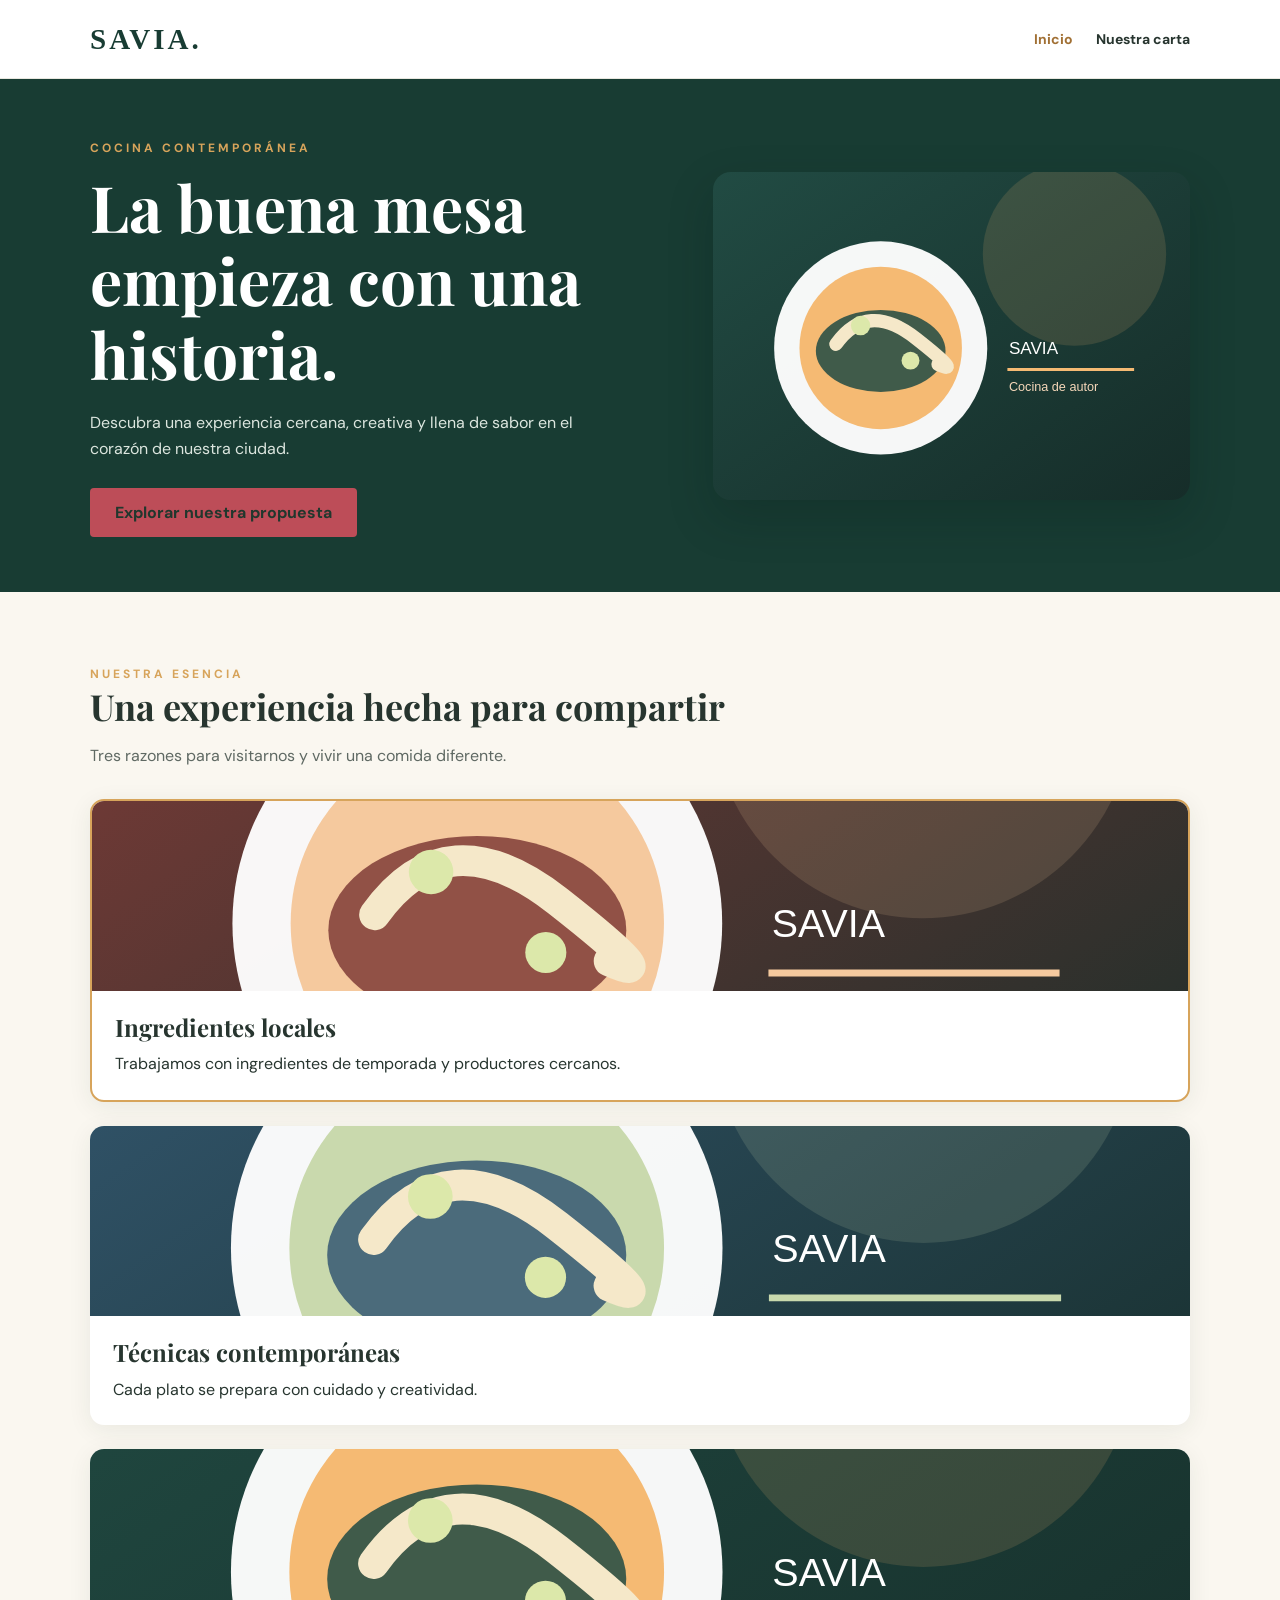
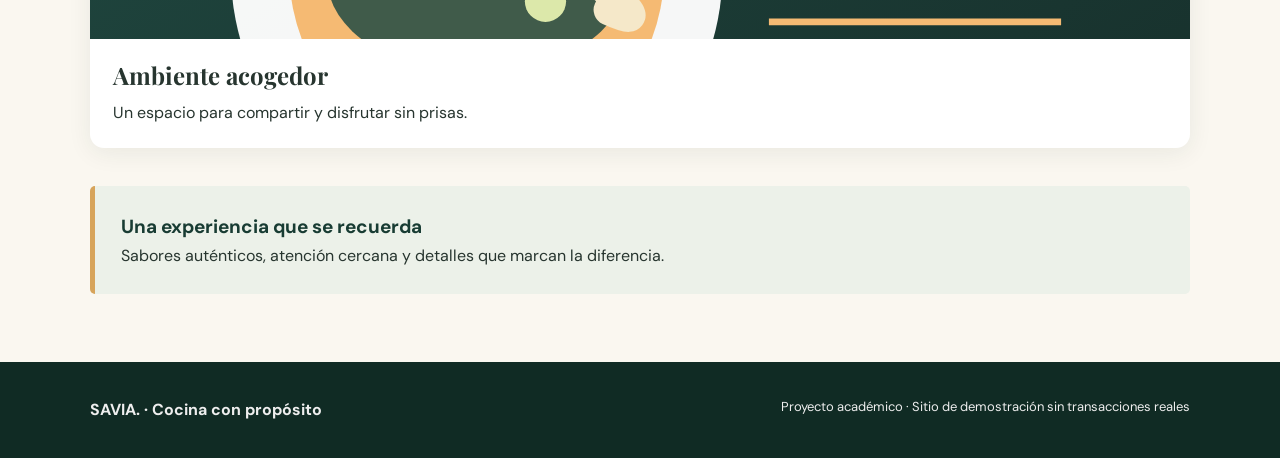
==== index.html @ 9f633ca8 "init repository" ====
<!doctype html>
<html lang="es">
  <head>
    <meta charset="utf-8" />
    <meta content="width=device-width, initial-scale=1.0" name="viewport" />
    <title>SAVIA | Inicio</title>
    <link href="css/styles.css" rel="stylesheet" />
  </head>
  <body>
    <header class="site-header">
      <div class="container nav-inner">
        <a class="logo" href="index.html"> SAVIA. </a>
        <nav aria-label="Navegaci&oacute;n principal" class="nav-links">
          <a aria-current="page" href="index.html"> Inicio </a>
          <a class="nav-contact" href="pages/eventos.html"> Nuestra carta </a>
        </nav>
      </div>
    </header>

    <main>
      <section class="hero">
        <div class="container hero-grid">
          <div>
            <span class="eyebrow"> Cocina contempor&aacute;nea </span>
            <h1>La buena mesa empieza con una historia.</h1>
            <p>
              Descubra una experiencia cercana, creativa y llena de sabor en el
              coraz&oacute;n de nuestra ciudad.
            </p>
            <a class="btn" href="#" id="hero-action">
              Explorar nuestra propuesta
            </a>
          </div>
          <img
            alt="Ilustraci&oacute;n de gastronom&iacute;a Savia"
            src="images/hero.svg"
          />
        </div>
      </section>
      <section class="section container">
        <div class="section-heading">
          <span class="eyebrow"> Nuestra esencia </span>
          <h2>Una experiencia hecha para compartir</h2>
          <p class="muted">
            Tres razones para visitarnos y vivir una comida diferente.
          </p>
        </div>
        <div class="feature-layout">
          <article class="tile card-highlight">
            <img
              alt="Presentaci&oacute;n gastron&oacute;mica 1"
              src="images/plato-1.svg"
            />
            <div class="tile-copy">
              <h3>Ingredientes locales</h3>
              <p>
                Trabajamos con ingredientes de temporada y productores cercanos.
              </p>
            </div>
          </article>
          <article class="tile">
            <img
              alt="Presentaci&oacute;n gastron&oacute;mica 2"
              src="images/plato-2.svg"
            />
            <div class="tile-copy">
              <h3>T&eacute;cnicas contempor&aacute;neas</h3>
              <p>Cada plato se prepara con cuidado y creatividad.</p>
            </div>
          </article>
          <article class="tile">
            <img
              alt="Presentaci&oacute;n gastron&oacute;mica 3"
              src="images/plato-3.svg"
            />
            <div class="tile-copy">
              <h3>Ambiente acogedor</h3>
              <p>Un espacio para compartir y disfrutar sin prisas.</p>
            </div>
          </article>
        </div>
        <div class="statement">
          <p class="statement-title" id="statement-title">
            Una experiencia que se recuerda
          </p>
          <p>
            Sabores aut&eacute;nticos, atenci&oacute;n cercana y detalles que
            marcan la diferencia.
          </p>
        </div>
      </section>
    </main>
    <footer class="site-footer">
      <div class="container footer-inner">
        <strong> SAVIA. &middot; Cocina con prop&oacute;sito </strong>
        <p>
          Proyecto acad&eacute;mico &middot; Sitio de demostraci&oacute;n sin
          transacciones reales
        </p>
      </div>
    </footer>
  </body>
</html>
---- css/styles.css ----
@import url("https://fonts.googleapis.com/css2?family=DM+Sans:wght@400;500;600;700&family=Playfair+Display:wght@600;700&display=swap");
:root {
  --forest: #183c33;
  --cream: #faf7f0;
  --gold: #d7a45b;
  --ink: #27352f;
  --mute: #5f6963;
}
* {
  box-sizing: border-box;
}
body {
  margin: 0;
  background: var(--cream);
  color: var(--ink);
  font-family: "DM Sans", Arial, sans-serif;
  line-height: 1.6;
}
h1,
h2,
h3 {
  font-family: "Playfair Display", Georgia, serif;
  line-height: 1.15;
}
a {
  color: inherit;
  text-decoration: none;
}
img {
  display: block;
  max-width: 100%;
}
.container {
  width: min(1100px, calc(100% - 40px));
  margin-inline: auto;
}
.site-header {
  background: #fff;
  border-bottom: 1px solid #e8e7df;
}
.nav-inner {
  display: flex;
  align-items: center;
  justify-content: space-between;
  gap: 24px;
  min-height: 78px;
}
.logo {
  font-family: Georgia, serif;
  font-size: 29px;
  font-weight: bold;
  letter-spacing: 3px;
  color: var(--forest);
}
.nav-links {
  display: flex;
  align-items: center;
  gap: 23px;
  flex-wrap: wrap;
}
.nav-links a {
  font-size: 14px;
  font-weight: 700;
}
.nav-links a:hover,
.nav-links a[aria-current="page"] {
  color: #a17034;
}
.hero {
  background: var(--forest);
  color: white;
}
.hero-grid {
  display: grid;
  grid-template-columns: 1.1fr 0.9fr;
  gap: 40px;
  align-items: center;
  min-height: 440px;
  padding-block: 55px;
}
.hero h1 {
  font-size: clamp(36px, 5vw, 65px);
  margin: 10px 0 20px;
}
.hero p {
  max-width: 540px;
  color: #dce6df;
}
.hero img {
  width: 100%;
  border-radius: 18px;
  box-shadow: 0 18px 45px #071f183d;
}
.eyebrow {
  text-transform: uppercase;
  letter-spacing: 3px;
  font-size: 12px;
  font-weight: 700;
  color: var(--gold);
}
.btn {
  display: inline-block;
  background: var(--gold);
  color: #21372d;
  padding: 12px 25px;
  border-radius: 4px;
  font-weight: 700;
  margin-top: 10px;
}
.btn:hover {
  filter: brightness(0.93);
}
.section {
  padding-block: 68px;
}
.section h2 {
  font-size: 36px;
  margin: 0 0 15px;
}
.muted {
  color: var(--mute);
}
.feature-layout {
  display: flex;
  flex-direction: column;
  gap: 24px;
  margin-top: 30px;
}
.tile {
  background: white;
  border-radius: 14px;
  overflow: hidden;
  box-shadow: 0 5px 25px #173b2d13;
  flex: 1;
}
.tile img {
  height: 190px;
  width: 100%;
  object-fit: cover;
}
.tile-copy {
  padding: 23px;
}
.tile h3 {
  font-size: 24px;
  margin: 0 0 10px;
}
.tile p {
  margin: 0;
}
.statement {
  background: #ecf1e9;
  padding: 26px;
  border-left: 5px solid var(--gold);
  border-radius: 5px;
  margin-top: 38px;
}
.statement p {
  margin: 0;
}
.statement-title {
  font-size: 19px;
  font-weight: 700;
  color: var(--forest);
}
.section-heading {
  max-width: 690px;
}
.site-footer {
  background: #102b24;
  color: #eee;
  padding: 35px 0;
}
.footer-inner {
  display: flex;
  justify-content: space-between;
  gap: 20px;
  flex-wrap: wrap;
}
.footer-inner p {
  margin: 0;
  font-size: 13px;
}
.page-hero {
  background: var(--forest);
  color: white;
  padding: 55px 0;
}
.page-hero h1 {
  font-size: 48px;
  margin: 10px 0;
}
.page-hero p {
  max-width: 650px;
  color: #d5e4db;
}
.page-grid {
  display: grid;
  grid-template-columns: repeat(3, minmax(0, 1fr));
  gap: 24px;
  margin-top: 28px;
}
.page-grid .tile img {
  height: 185px;
}
.cta {
  padding: 22px;
  margin-top: 30px;
  background: #edf1ea;
  border-radius: 10px;
  font-weight: 600;
}
@media (max-width: 760px) {
  .nav-inner {
    align-items: flex-start;
    flex-direction: column;
    padding-block: 18px;
  }
  .nav-links {
    gap: 12px;
  }
  .hero-grid {
    grid-template-columns: 1fr;
  }
  .feature-layout {
    display: flex;
    flex-direction: column;
  }
  .page-grid {
    display: grid;
    grid-template-columns: 1fr;
  }
  .hero h1 {
    font-size: 39px;
  }
  .page-hero h1 {
    font-size: 37px;
  }
}
.card-highlight {
  border: 2px solid #d7a45b;
}

#hero-action {
  background: #bd4d58;
}
@media (max-width: 760px) {
  .nav-inner {
    flex-direction: row;
  }
  .nav-links {
    flex-wrap: nowrap;
  }
}
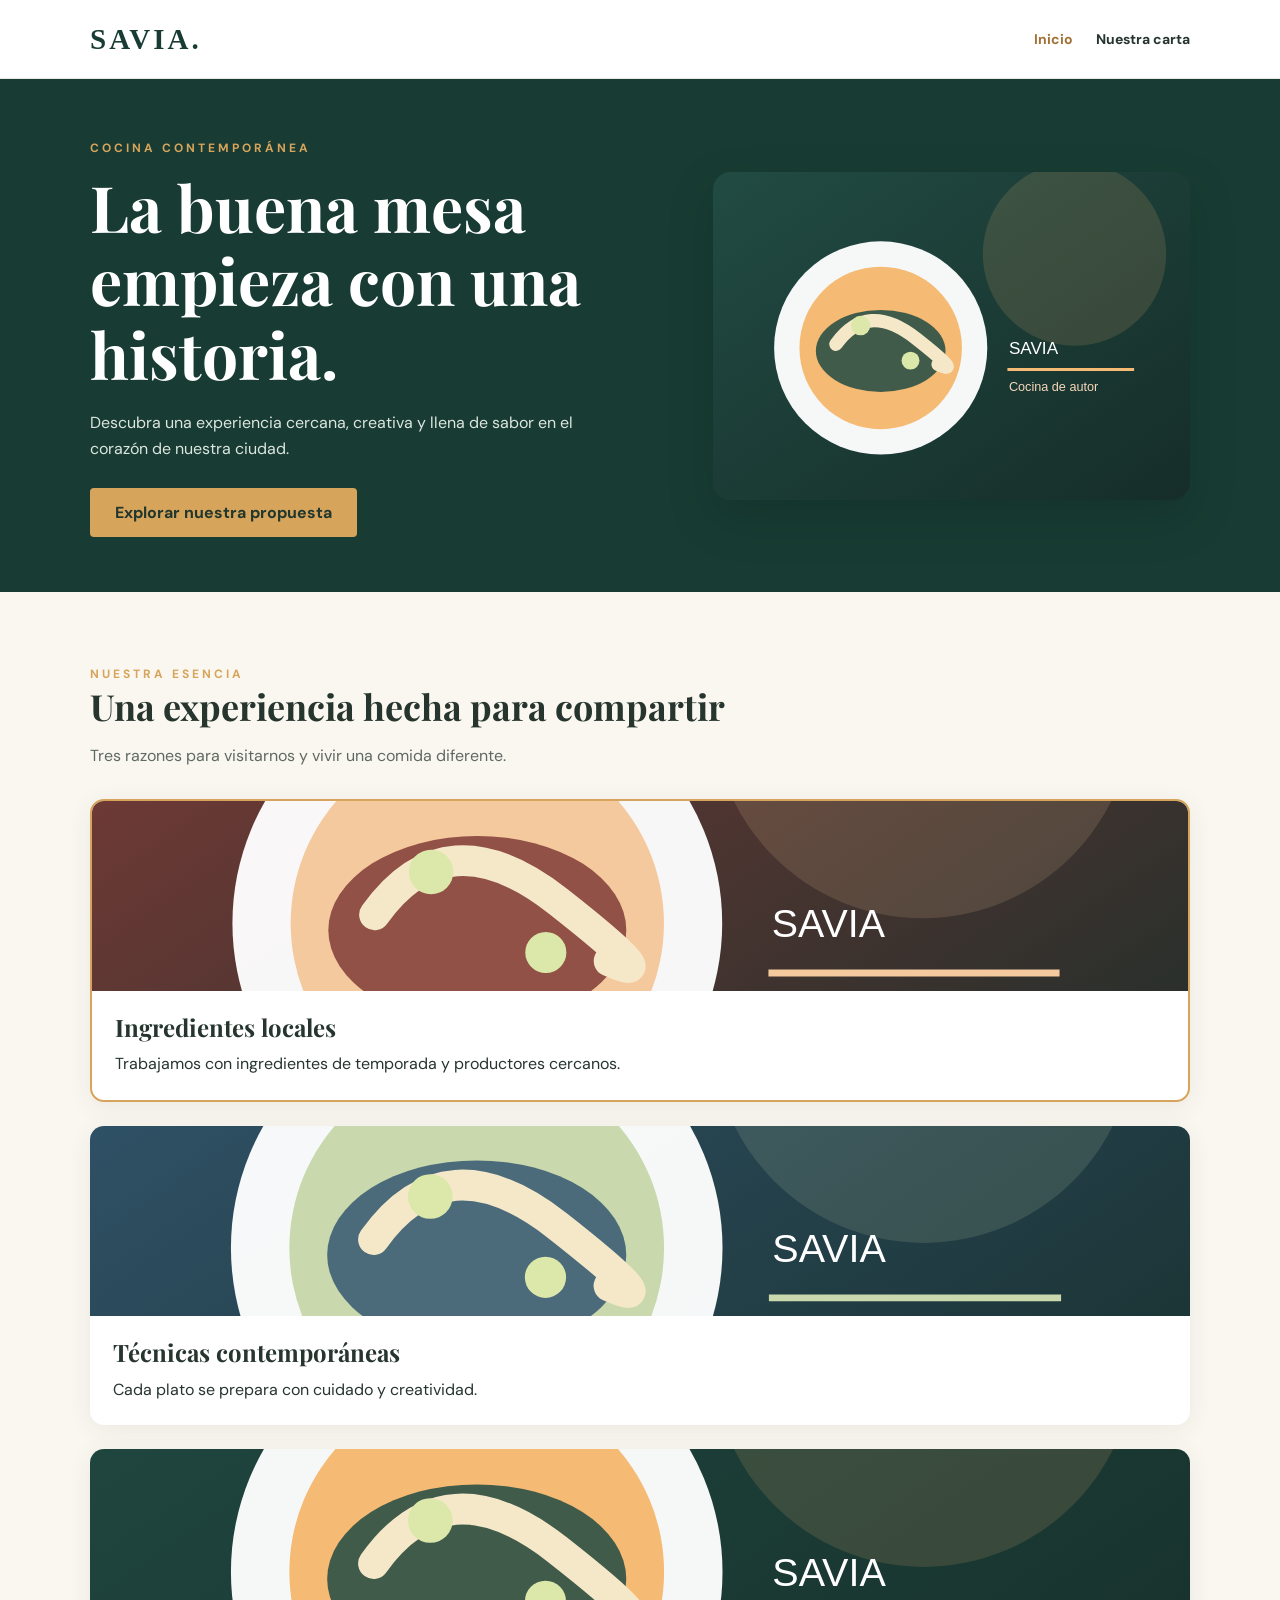
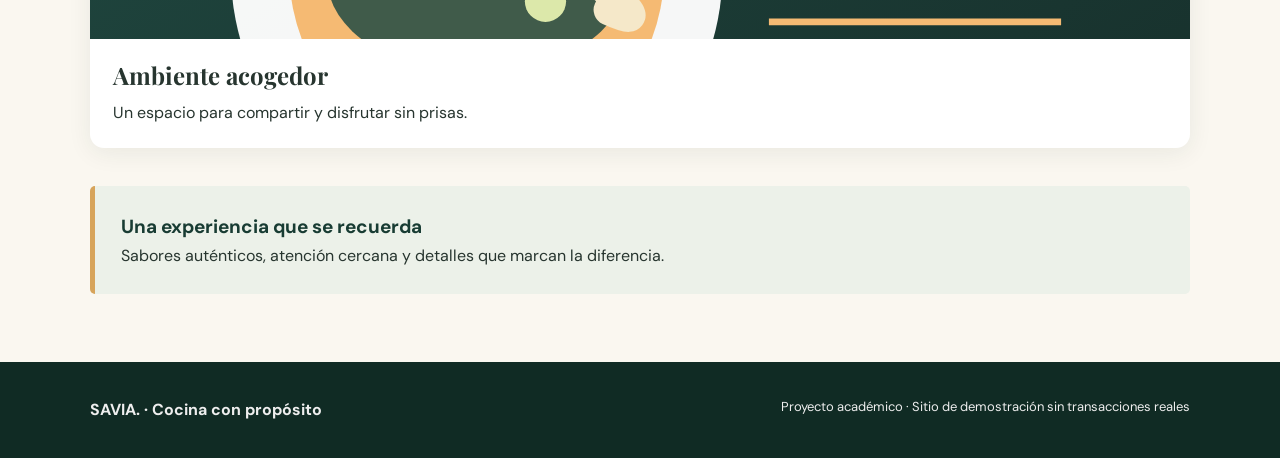
==== commit 89cbfed0: "Bugs 2 y 4 resueltos" ====
--- a/index.html
+++ b/index.html
@@ -12,7 +12,7 @@
         <a class="logo" href="index.html"> SAVIA. </a>
         <nav aria-label="Navegaci&oacute;n principal" class="nav-links">
           <a aria-current="page" href="index.html"> Inicio </a>
-          <a class="nav-contact" href="pages/eventos.html"> Nuestra carta </a>
+          <a class="nav-contact" href="pages/menu.html"> Nuestra carta </a>
         </nav>
       </div>
     </header>
--- a/css/styles.css
+++ b/css/styles.css
@@ -242,7 +242,7 @@
 }
 
 #hero-action {
-  background: #bd4d58;
+  background: #d7a45b;
 }
 @media (max-width: 760px) {
   .nav-inner {
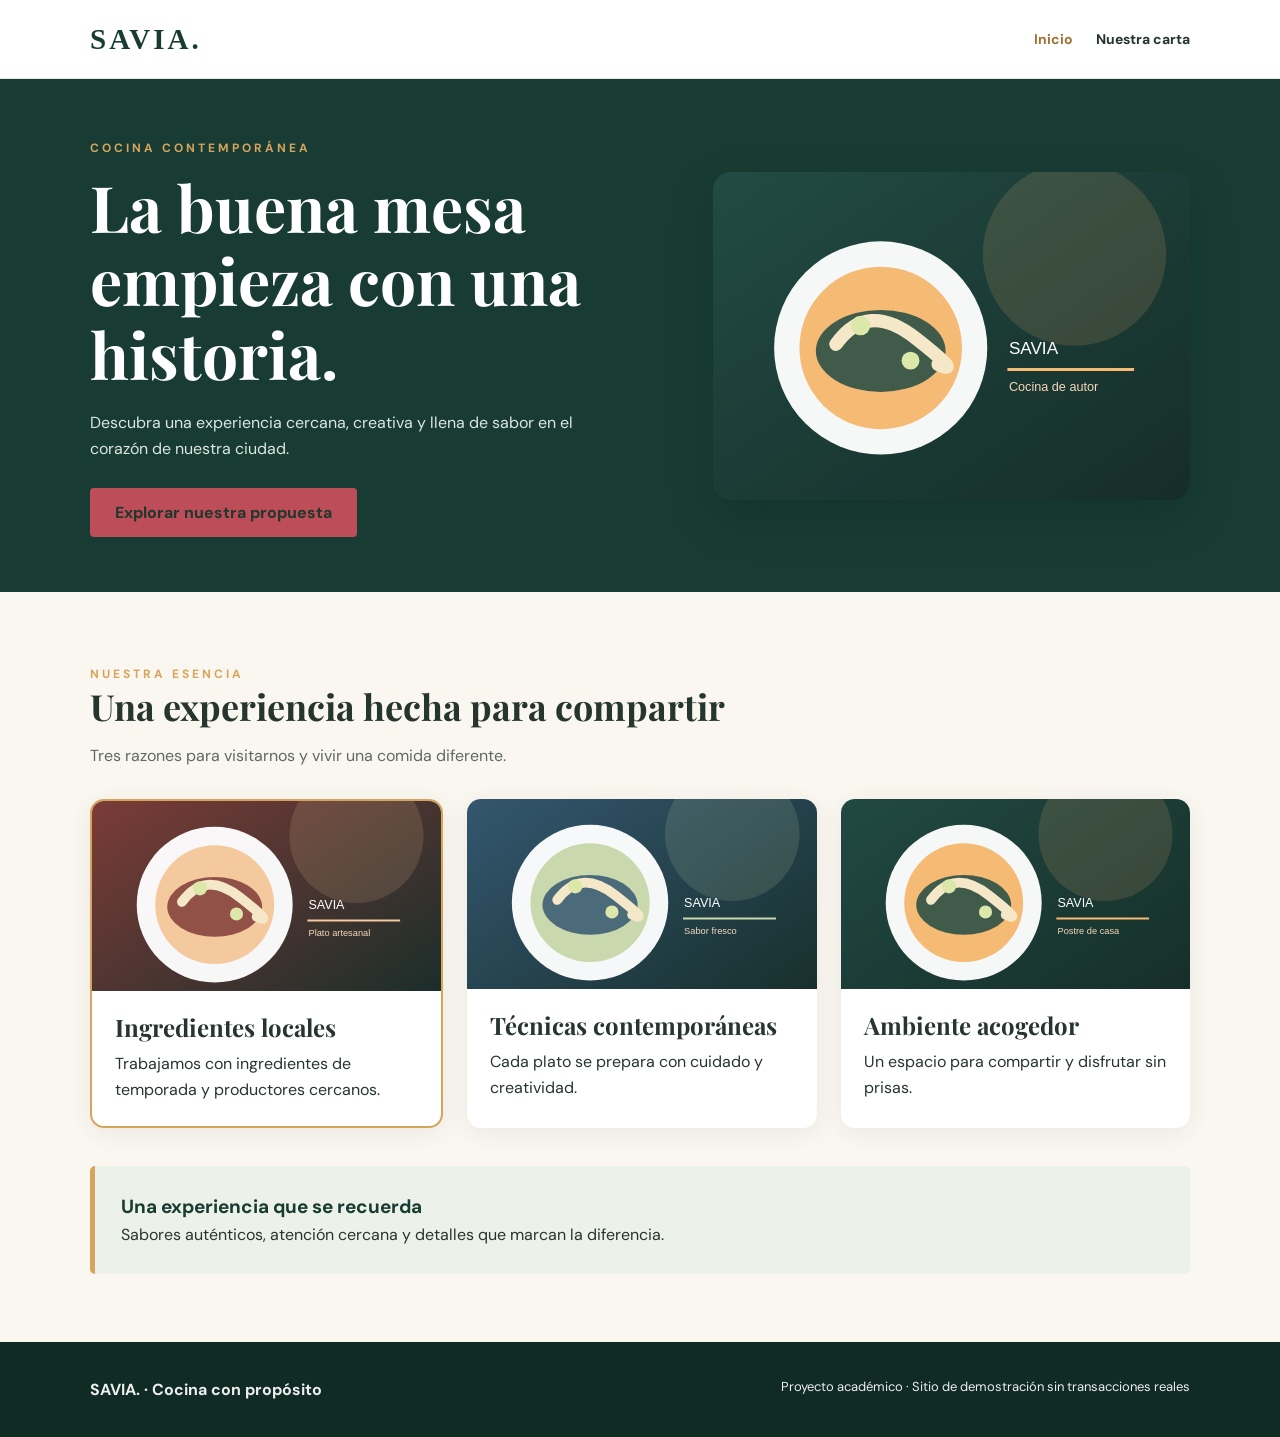
==== commit 5e03fbfb: "Arreglos busgs 1,3,5" ====
--- a/index.html
+++ b/index.html
@@ -12,7 +12,7 @@
         <a class="logo" href="index.html"> SAVIA. </a>
         <nav aria-label="Navegaci&oacute;n principal" class="nav-links">
           <a aria-current="page" href="index.html"> Inicio </a>
-          <a class="nav-contact" href="pages/menu.html"> Nuestra carta </a>
+          <a class="nav-contact" href="pages/eventos.html"> Nuestra carta </a>
         </nav>
       </div>
     </header>
@@ -27,7 +27,7 @@
               Descubra una experiencia cercana, creativa y llena de sabor en el
               coraz&oacute;n de nuestra ciudad.
             </p>
-            <a class="btn" href="#" id="hero-action">
+            <a class="btn" href="/pages/menu.html" id="hero-action">
               Explorar nuestra propuesta
             </a>
           </div>
--- a/css/styles.css
+++ b/css/styles.css
@@ -49,6 +49,7 @@
   font-family: Georgia, serif;
   font-size: 29px;
   font-weight: bold;
+  font-width: 375;
   letter-spacing: 3px;
   color: var(--forest);
 }
@@ -122,7 +123,6 @@
 }
 .feature-layout {
   display: flex;
-  flex-direction: column;
   gap: 24px;
   margin-top: 30px;
 }
@@ -242,9 +242,9 @@
 }
 
 #hero-action {
-  background: #d7a45b;
-}
-@media (max-width: 760px) {
+  background: #bd4d58;
+}
+@media (max-width: 375px) {
   .nav-inner {
     flex-direction: row;
   }
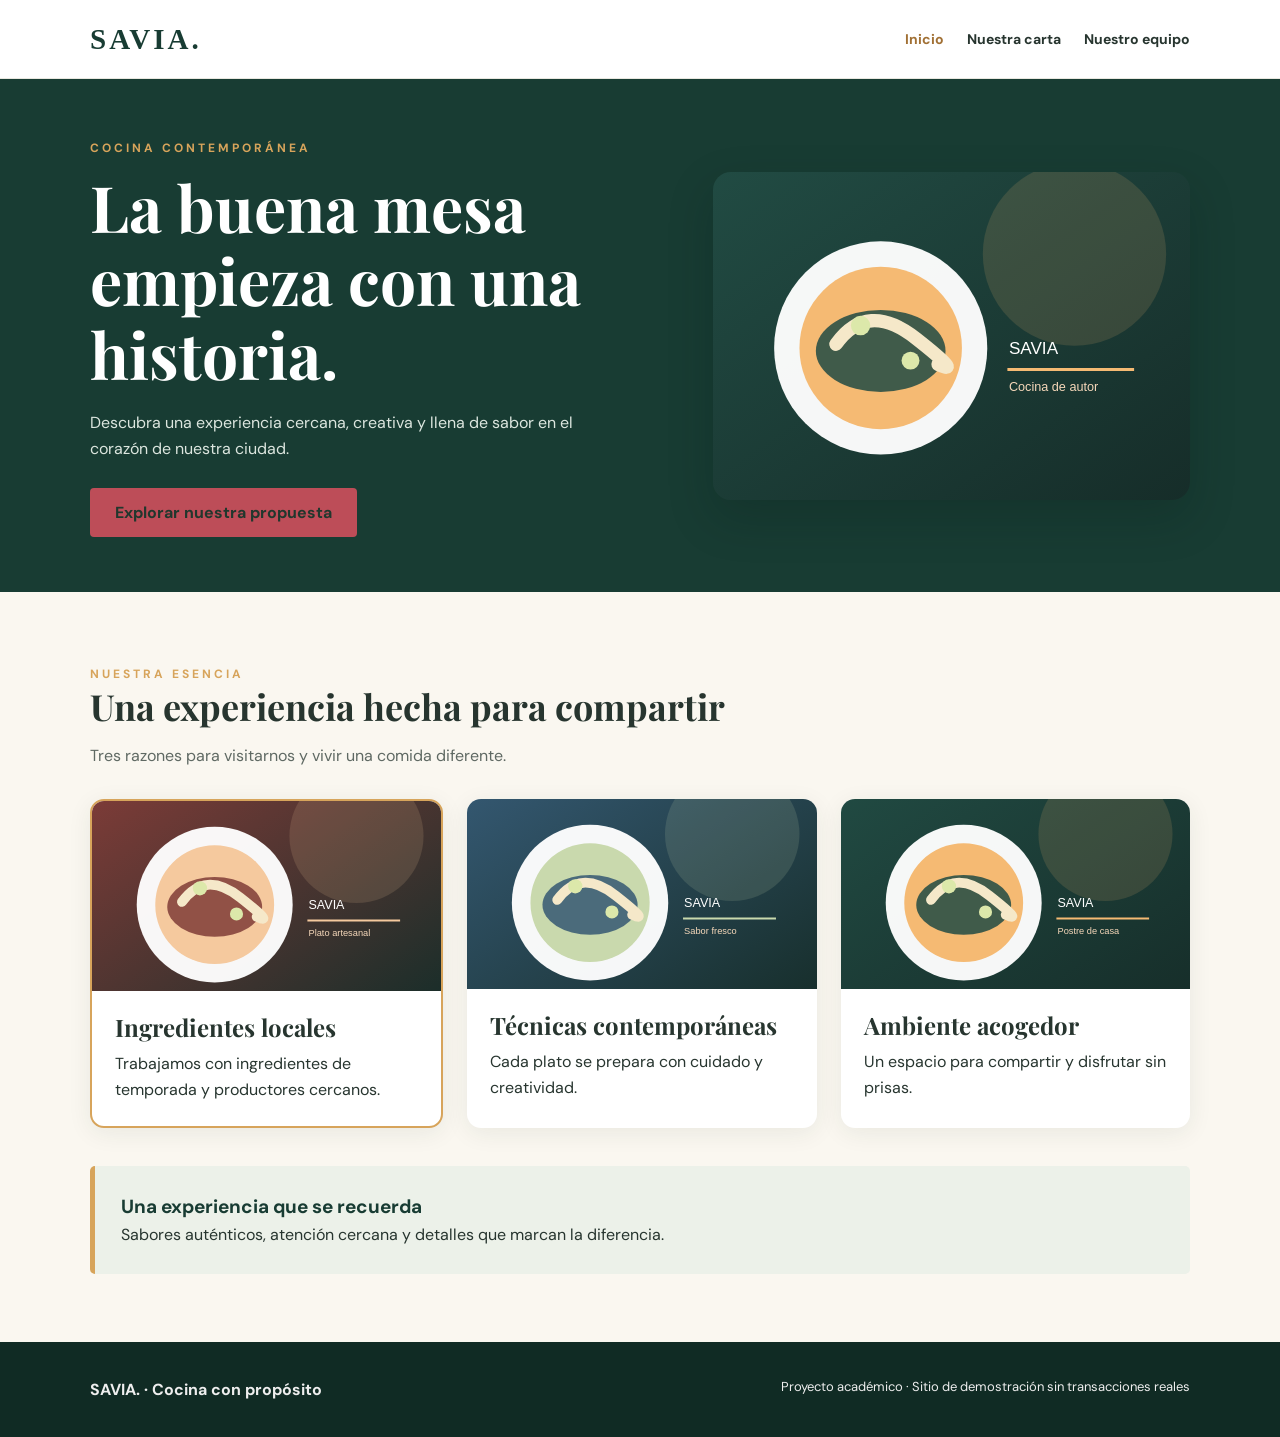
==== commit dbdb86bc: "Avance de parte individual 2" ====
--- a/index.html
+++ b/index.html
@@ -12,7 +12,8 @@
         <a class="logo" href="index.html"> SAVIA. </a>
         <nav aria-label="Navegaci&oacute;n principal" class="nav-links">
           <a aria-current="page" href="index.html"> Inicio </a>
-          <a class="nav-contact" href="pages/eventos.html"> Nuestra carta </a>
+          <a class="nav-contact" href="pages/menu.html"> Nuestra carta </a>
+          <a class="nav-contact" href="pages/equipo.html"> Nuestro equipo </a>
         </nav>
       </div>
     </header>
--- a/css/styles.css
+++ b/css/styles.css
@@ -49,7 +49,6 @@
   font-family: Georgia, serif;
   font-size: 29px;
   font-weight: bold;
-  font-width: 375;
   letter-spacing: 3px;
   color: var(--forest);
 }
